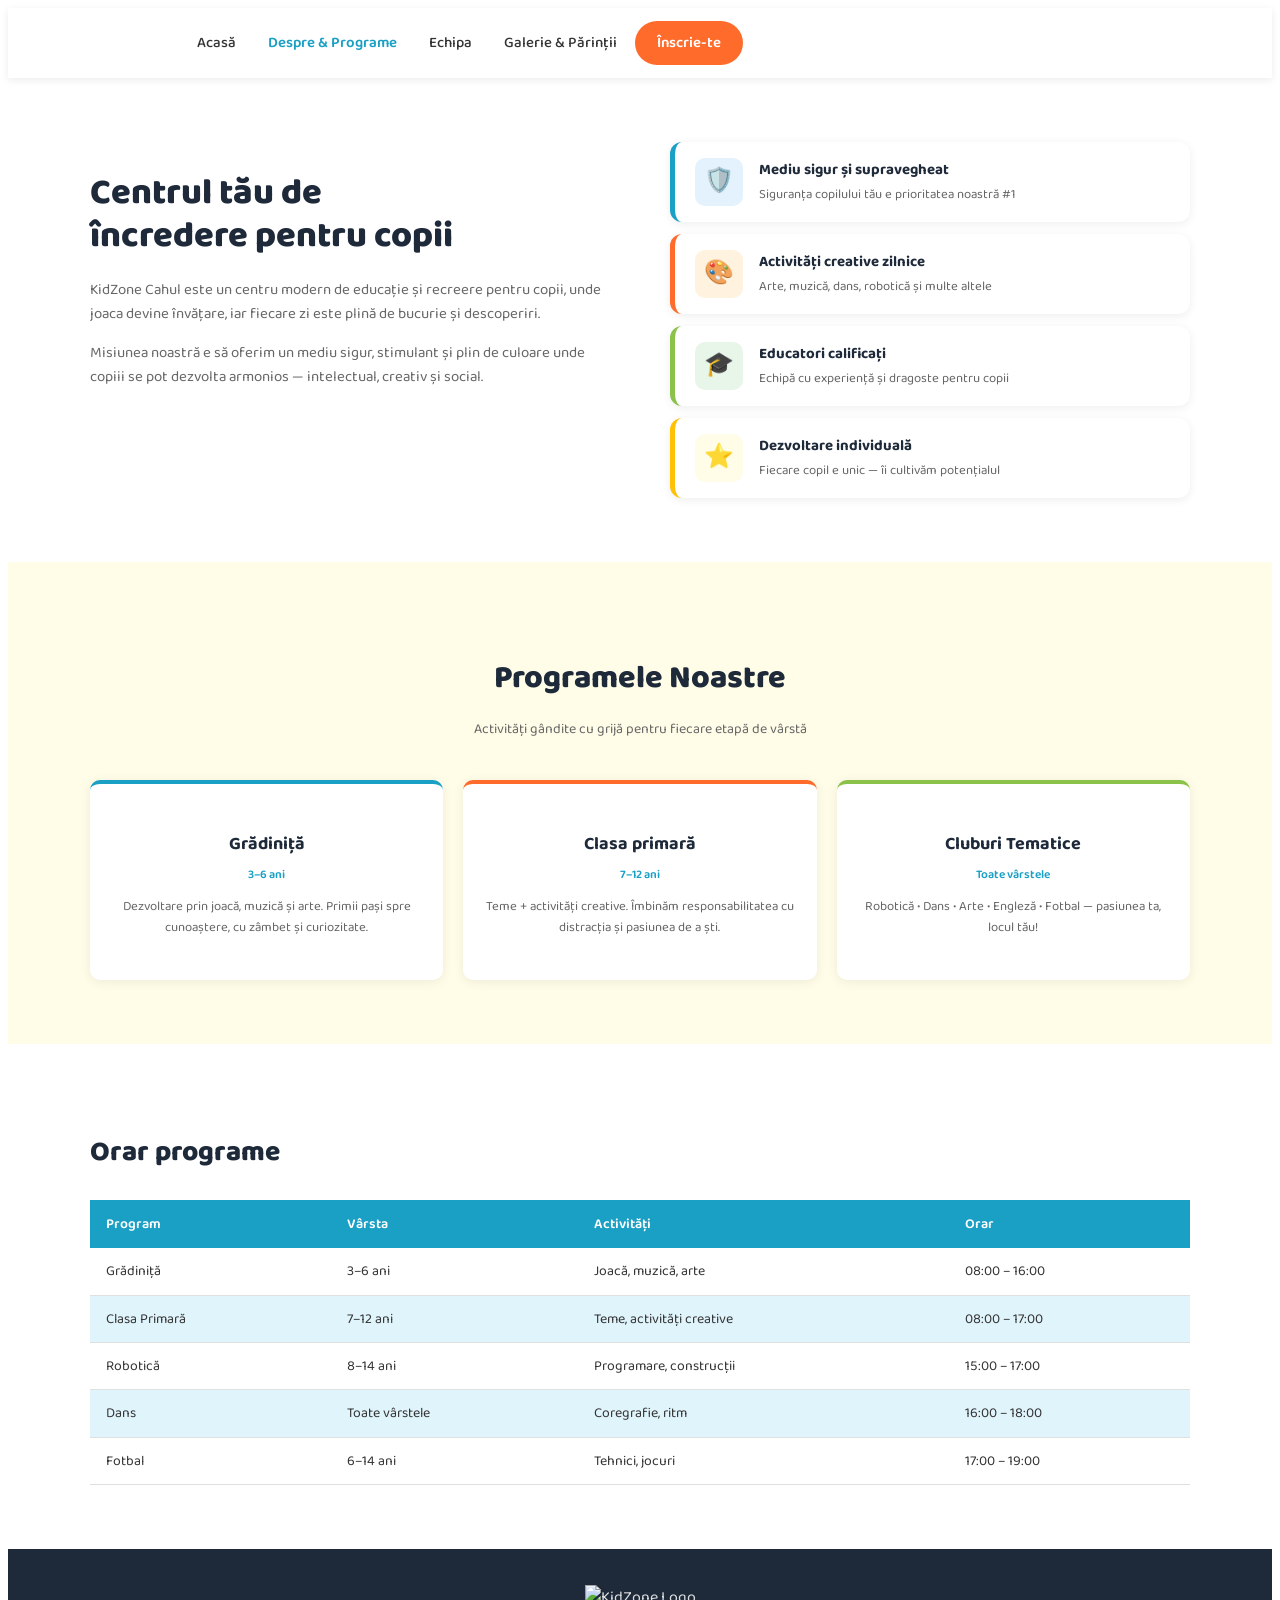
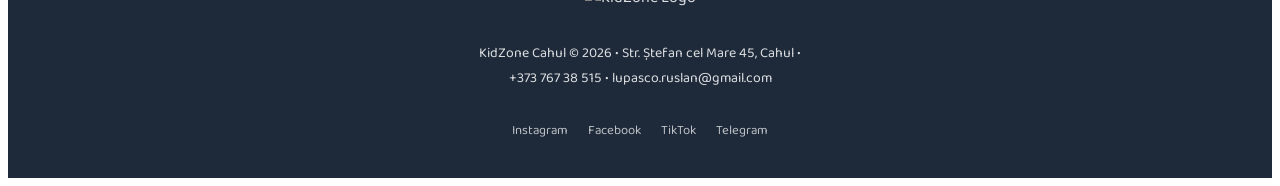
==== pages/Despre-Programe.html @ ab74c11a "Add files via upload" ====
<!DOCTYPE html>
<html lang="ro">
<head>
    <meta charset="UTF-8">
    <meta name="viewport" content="width=device-width, initial-scale=1.0">
    <title>Despre & Programe — KidZone</title>
    <link rel="stylesheet" href="../css/style.css">
    <link rel="icon" href="../assets/Logo.png" type="image/png">
</head>
<body>

<header>
  <div class="header-inner">
    
    <div class="logo-placeholder">
      <img src="../assets/logo.png" alt="KidZone Logo">
    </div>
    <input type="checkbox" id="burger-toggle" class="burger-toggle">
<label for="burger-toggle" class="burger-btn">
  <span></span>
  <span></span>
  <span></span>
</label>
    <nav>
      <ul>
        <li><a href="../index.html">Acasă</a></li>
        <li><a href="Despre-Programe.html" class="active">Despre & Programe</a></li>
        <li><a href="Echipa.html">Echipa</a></li>
        <li><a href="Galerie-Parinti.html">Galerie & Părinții</a></li>
        <li><a href="Inscrie-te.html" class="nav-btn">Înscrie-te</a></li>
      </ul>
    </nav>
  </div>
</header>

<main>

 <main>

  
  <section class="despre-section">
    <div class="despre-inner">
      <div class="despre-text">
        <h2>Centrul tău de<br>încredere pentru copii</h2>
        <p>KidZone Cahul este un centru modern de educație și recreere pentru copii, unde joaca devine învățare, iar fiecare zi este plină de bucurie și descoperiri.</p>
        <p>Misiunea noastră e să oferim un mediu sigur, stimulant și plin de culoare unde copiii se pot dezvolta armonios — intelectual, creativ și social.</p>
      </div>
      <div class="features-list">
  <div class="feature-item feature-blue">
    <div class="feature-icon">🛡️</div>
    <div>
      <div class="feature-title">Mediu sigur și supravegheat</div>
      <div class="feature-desc">Siguranța copilului tău e prioritatea noastră #1</div>
    </div>
  </div>
  <div class="feature-item feature-orange">
    <div class="feature-icon">🎨</div>
    <div>
      <div class="feature-title">Activități creative zilnice</div>
      <div class="feature-desc">Arte, muzică, dans, robotică și multe altele</div>
    </div>
  </div>
  <div class="feature-item feature-green">
    <div class="feature-icon">🎓</div>
    <div>
      <div class="feature-title">Educatori calificați</div>
      <div class="feature-desc">Echipă cu experiență și dragoste pentru copii</div>
    </div>
  </div>
  <div class="feature-item feature-yellow">
    <div class="feature-icon">⭐</div>
    <div>
      <div class="feature-title">Dezvoltare individuală</div>
      <div class="feature-desc">Fiecare copil e unic — îi cultivăm potențialul</div>
    </div>
  </div>
</div>
    </div>
  </section>

 
  <section class="programe-section">
    <div class="section-header">
      <h2>Programele Noastre</h2>
      <p>Activități gândite cu grijă pentru fiecare etapă de vârstă</p>
    </div>
    <div class="programs-grid">
      <div class="program-card">
        <h3>Grădiniță</h3>
        <div class="program-age">3–6 ani</div>
        <p>Dezvoltare prin joacă, muzică și arte. Primii pași spre cunoaștere, cu zâmbet și curiozitate.</p>
      </div>
      <div class="program-card">
        <h3>Clasa primară</h3>
        <div class="program-age">7–12 ani</div>
        <p>Teme + activități creative. Îmbinăm responsabilitatea cu distracția și pasiunea de a ști.</p>
      </div>
      <div class="program-card">
        <h3>Cluburi Tematice</h3>
        <div class="program-age">Toate vârstele</div>
        <p>Robotică • Dans • Arte • Engleză • Fotbal — pasiunea ta, locul tău!</p>
      </div>
    </div>
  </section>

 
  <section class="tabel-section">
    <h2>Orar programe</h2>
    <table class="programe-table">
      <thead>
        <tr>
          <th>Program</th>
          <th>Vârsta</th>
          <th>Activități</th>
          <th>Orar</th>
        </tr>
      </thead>
      <tbody>
        <tr>
          <td>Grădiniță</td>
          <td>3–6 ani</td>
          <td>Joacă, muzică, arte</td>
          <td>08:00 – 16:00</td>
        </tr>
        <tr>
          <td>Clasa Primară</td>
          <td>7–12 ani</td>
          <td>Teme, activități creative</td>
          <td>08:00 – 17:00</td>
        </tr>
        <tr>
          <td>Robotică</td>
          <td>8–14 ani</td>
          <td>Programare, construcții</td>
          <td>15:00 – 17:00</td>
        </tr>
        <tr>
          <td>Dans</td>
          <td>Toate vârstele</td>
          <td>Coregrafie, ritm</td>
          <td>16:00 – 18:00</td>
        </tr>
        <tr>
          <td>Fotbal</td>
          <td>6–14 ani</td>
          <td>Tehnici, jocuri</td>
          <td>17:00 – 19:00</td>
        </tr>
      </tbody>
    </table>
  </section>

<footer>
  <div class="footer-inner">
    <div class="footer-logo">
      <img src="../assets/logo.png" alt="KidZone Logo">
    </div>
    <p>KidZone Cahul © 2026 • Str. Ștefan cel Mare 45, Cahul •<br>
    +373 767 38 515 • lupasco.ruslan@gmail.com</p>
    <div class="footer-socials">
      <a href="https://www.instagram.com/danulupasco_/">Instagram</a>
      <a href="https://www.facebook.com/danil.lupasco">Facebook</a>
      <a href="https://www.tiktok.com/@walterus205?lang=ru-RU">TikTok</a>
      <a href="https://t.me/Walterus205">Telegram</a>
    </div>
  </div>
</footer>
</main>

</body>
</html>
---- css/style.css ----
@import url('https://fonts.googleapis.com/css2?family=Baloo+2:wght@400;500;600;700;800&display=swap');
body {
  font-family: 'Baloo 2', Arial, sans-serif;
  color: #333333;
  background: #ffffff;
  line-height: 1.6;
}
.hero {
  background-image: url('../assets/fmt_81_24_shutterstock_50844475-1.webp');
  background-size: cover;
  background-position: center;
  position: relative;
  color: #ffffff;
  text-align: center;
  padding: 72px 24px 80px;
}

.hero::before {
  content: '';
  position: absolute;
  inset: 0;
  background: rgba(10, 90, 120, 0.65);
}

.hero-content {
  position: relative;
  max-width: 640px;
  margin: 0 auto;
}

.hero h1 {
  font-size: 42px;
  font-weight: 800;
  line-height: 1.2;
  margin-bottom: 14px;
}

.hero h1 span {
  color: #FF6232;
}

.hero p {
  font-size: 17px;
  opacity: 0.9;
  margin-bottom: 32px;
}

.hero-buttons {
  display: flex;
  gap: 14px;
  justify-content: center;
  flex-wrap: wrap;
}

.btn-primary {
  background: #ff6b2b;
  color: #ffffff;
  padding: 12px 28px;
  border-radius: 24px;
  font-weight: 700;
  font-size: 15px;
  border: none;
  cursor: pointer;
  display: inline-block;
  transition: background 0.2s;
   text-decoration: none;
}

.btn-primary:hover {
  background: #e5531a;
}

.btn-outline {
  background: transparent;
  color: #ffffff;
  padding: 12px 28px;
  border-radius: 24px;
  font-weight: 600;
  font-size: 15px;
  border: 2px solid rgba(255, 255, 255, 0.7);
  cursor: pointer;
  display: inline-block;
  transition: background 0.2s, border-color 0.2s;
   text-decoration: none;
}

.btn-outline:hover {
  background: rgba(255, 255, 255, 0.12);
  border-color: #ffffff;
}


.about-section {
  padding: 64px 24px;
  background: #ffffff;
}

.about-inner {
  max-width: 1100px;
  margin: 0 auto;
  display: flex;
  gap: 60px;
  align-items: flex-start;
}

.about-text {
  flex: 1;
}

.about-text h2 {
  font-size: 30px;
  font-weight: 800;
  line-height: 1.25;
  margin-bottom: 16px;
}

.about-text p {
  font-size: 15px;
  color: #666666;
  margin-bottom: 16px;
}

.features-list {
  flex: 1;
  display: flex;
  flex-direction: column;
  gap: 12px;
}

.feature-item {
  display: flex;
  align-items: flex-start;
  gap: 14px;
  background: #f0f9ff;
  border-radius: 8px;
  padding: 14px 16px;
}

.feature-title {
  font-weight: 700;
  font-size: 14px;
}

.feature-desc {
  font-size: 13px;
  color: #666666;
  margin-top: 2px;
}
header {
  background: #ffffff;
  box-shadow: 0 2px 8px rgba(0,0,0,0.08);
  position: sticky;
  top: 0;
  z-index: 100;
}

.header-inner {
  max-width: 1200px;
  margin: 0 auto;
  padding: 0 24px;
  display: flex;
  align-items: center;
  gap: 32px;
  height: 70px;
}


.logo-placeholder {
  flex-shrink: 0;
  height: 175px;
}

.logo-placeholder img {
  height: 100%;
  width: auto;
}

nav {
  flex: 1;
}

nav ul {
  display: flex;
  align-items: center;
  gap: 4px;
  list-style: none;
  margin: 0;
  padding: 0;
}

nav ul li a {
  padding: 6px 14px;
  border-radius: 6px;
  font-size: 15px;
  font-weight: 500;
  color: #333333;
  text-decoration: none;
  transition: background 0.2s, color 0.2s;
}

nav ul li a:hover {
  background: #f0f9ff;
  color: #1a9fc5;
}

nav ul li a.active {
  color: #1a9fc5;
  font-weight: 600;
}

.nav-btn {
  background: #ff6b2b !important;
  color: #ffffff !important;
  padding: 10px 22px !important;
  border-radius: 24px !important;
  font-weight: 600 !important;
  margin-left: auto;
  transition: background 0.2s !important;
}

.nav-btn:hover {
  background: #e5531a !important;
}
footer {
  background: #1e2a3a;
  color: rgba(255, 255, 255, 0.85);
  padding: 36px 24px;
  text-align: center;
}

.footer-inner {
  max-width: 700px;
  margin: 0 auto;
  display: flex;
  flex-direction: column;
  align-items: center;
  gap: 16px;
}

.footer-logo img {
  height: 150px;
  width: auto;
}

footer p {
  font-size: 14px;
  line-height: 1.8;
}

.footer-socials {
  display: flex;
  gap: 20px;
}

.footer-socials a {
  color: rgba(255, 255, 255, 0.7);
  font-size: 13px;
  text-decoration: none;
  transition: color 0.2s;
}

.footer-socials a:hover {
  color: #ffffff;
}

.despre-section {
  padding: 64px 24px;
  background: #ffffff;
}

.despre-inner {
  max-width: 1100px;
  margin: 0 auto;
  display: flex;
  gap: 60px;
  align-items: flex-start;
}

.despre-text {
  flex: 1;
}

.despre-text h2 {
  font-size: 36px;
  font-weight: 800;
  color: #1e2a3a;
  line-height: 1.2;
  margin-bottom: 20px;
}

.despre-text p {
  font-size: 15px;
  color: #666666;
  margin-bottom: 14px;
}

.features-list {
  flex: 1;
  display: flex;
  flex-direction: column;
  gap: 12px;
}

.feature-item {
  display: flex;
  align-items: center;
  gap: 16px;
  background: #ffffff;
  border-radius: 12px;
  padding: 16px 20px;
  box-shadow: 0 2px 10px rgba(0,0,0,0.07);
  border-left: 5px solid transparent;
}

.feature-blue  { border-left-color: #1a9fc5; }
.feature-orange { border-left-color: #ff6b2b; }
.feature-green  { border-left-color: #8bc34a; }
.feature-yellow { border-left-color: #ffc107; }

.feature-icon {
  width: 48px;
  height: 48px;
  border-radius: 10px;
  display: flex;
  align-items: center;
  justify-content: center;
  font-size: 24px;
  flex-shrink: 0;
}

.feature-blue  .feature-icon { background: #e3f2fd; }
.feature-orange .feature-icon { background: #fff3e0; }
.feature-green  .feature-icon { background: #e8f5e9; }
.feature-yellow .feature-icon { background: #fffde7; }

.feature-title {
  font-weight: 700;
  font-size: 15px;
  color: #1e2a3a;
  margin-bottom: 3px;
}

.feature-desc {
  font-size: 13px;
  color: #666666;
}

.programe-section {
  padding: 64px 24px;
  background: #fffde7;
  text-align: center;
}

.programe-section .section-header {
  max-width: 540px;
  margin: 0 auto 40px;
}

.programe-section .section-header h2 {
  font-size: 32px;
  font-weight: 800;
  color: #1e2a3a;
  margin-bottom: 8px;
}

.programe-section .section-header p {
  font-size: 14px;
  color: #666666;
}

.programs-grid {
  max-width: 1100px;
  margin: 0 auto;
  display: grid;
  grid-template-columns: repeat(3, 1fr);
  gap: 20px;
}

.program-card {
  background: #ffffff;
  border-radius: 10px;
  padding: 28px 20px;
  text-align: center;
  border-top: 4px solid #1a9fc5;
  box-shadow: 0 2px 12px rgba(0,0,0,0.07);
  transition: transform 0.2s, box-shadow 0.2s;
}

.program-card:hover {
  transform: translateY(-4px);
  box-shadow: 0 8px 24px rgba(0,0,0,0.11);
}

.program-card:nth-child(2) {
  border-top-color: #ff6b2b;
}

.program-card:nth-child(3) {
  border-top-color: #8bc34a;
}

.program-card h3 {
  font-size: 18px;
  font-weight: 700;
  color: #1e2a3a;
  margin-bottom: 6px;
}

.program-age {
  font-size: 12px;
  color: #1a9fc5;
  font-weight: 600;
  margin-bottom: 12px;
}

.program-card p {
  font-size: 13px;
  color: #666666;
}

.tabel-section {
  padding: 64px 24px;
  max-width: 1100px;
  margin: 0 auto;
}

.tabel-section h2 {
  font-size: 28px;
  font-weight: 800;
  color: #1e2a3a;
  margin-bottom: 24px;
}

.programe-table {
  width: 100%;
  border-collapse: collapse;
  font-size: 14px;
}

.programe-table th {
  background: #1a9fc5;
  color: #ffffff;
  padding: 13px 16px;
  text-align: left;
  font-weight: 600;
}

.programe-table td {
  padding: 12px 16px;
  border-bottom: 1px solid #e0e0e0;
}

.programe-table tbody tr:nth-child(even) {
  background: #e0f4fb;
}

.programe-table tbody tr:nth-child(odd) {
  background: #ffffff;
}

.programe-table tbody tr:hover {
  background: #b3e5f5;
}

.galerie-parinti-section {
  padding: 64px 24px;
  background: #fffde7;
  text-align: center;
}

.galerie-parinti-header {
  max-width: 540px;
  margin: 0 auto 40px;
}

.galerie-parinti-header h2 {
  font-size: 32px;
  font-weight: 800;
  color: #1e2a3a;
  margin-bottom: 8px;
}

.galerie-parinti-header p {
  font-size: 14px;
  color: #666666;
}

.galerie-parinti-grid {
  max-width: 1100px;
  margin: 0 auto;
  display: grid;
  grid-template-columns: repeat(4, 1fr);
  gap: 16px;
}

.galerie-parinti-item {
  background: #cde8f0;
  border-radius: 12px;
  aspect-ratio: 4/3;
  transition: transform 0.2s;
}

.galerie-parinti-item:hover {
  transform: scale(1.03);
}

.galerie-parinti-grid img {
  width: 100%;
  height: 100%;
  object-fit: cover;
  border-radius: 12px;
}


.parinti-section {
  padding: 64px 24px;
  background: #ffffff;
  text-align: center;
}

.parinti-header {
  max-width: 540px;
  margin: 0 auto 40px;
}

.parinti-header h2 {
  font-size: 32px;
  font-weight: 800;
  color: #1e2a3a;
  margin-bottom: 8px;
}

.parinti-header p {
  font-size: 14px;
  color: #666666;
}

.testimoniale-grid {
  max-width: 1100px;
  margin: 0 auto;
  display: grid;
  grid-template-columns: repeat(3, 1fr);
  gap: 20px;
}

.testimonial-card {
  background: #EAFAFF;
  border-radius: 12px;
  padding: 28px 24px;
  text-align: left;
  border: 1px solid #26C0F3;
}

.testimonial-quote {
  font-size: 28px;
  color: #1a9fc5;
  line-height: 1;
  margin-bottom: 6px;
}

.stars {
  color: #ffc107;
  font-size: 14px;
  margin-bottom: 12px;
}

.testimonial-card p {
  font-size: 14px;
  color: #444444;
  margin-bottom: 16px;
  font-style: italic;
  line-height: 1.6;
}

.testimonial-author {
  font-size: 13px;
  font-weight: 700;
  color: #1e2a3a;
}

.echipa-section {
  padding: 64px 24px;
  background: #ffffff;
  text-align: center;
}

.echipa-header {
  max-width: 540px;
  margin: 0 auto 48px;
}

.echipa-header h2 {
  font-size: 36px;
  font-weight: 800;
  color: #1e2a3a;
  margin-bottom: 8px;
}

.echipa-header p {
  font-size: 14px;
  color: #666666;
}

.echipa-grid {
  max-width: 900px;
  margin: 0 auto;
  display: grid;
  grid-template-columns: repeat(3, 1fr);
  gap: 24px;
}

.echipa-card {
  background: #ffffff;
  border-radius: 16px;
  box-shadow: 0 4px 20px rgba(0,0,0,0.09);
  overflow: hidden;
  transition: transform 0.2s, box-shadow 0.2s;
}

.echipa-card:hover {
  transform: translateY(-6px);
  box-shadow: 0 10px 28px rgba(0,0,0,0.13);
}

.echipa-avatar {
  height: 180px;
  display: flex;
  align-items: center;
  justify-content: center;
  font-size: 72px;
}

.echipa-info {
  padding: 20px 16px;
  text-align: center;
}

.echipa-name {
  font-size: 16px;
  font-weight: 700;
  color: #1e2a3a;
  margin-bottom: 4px;
}

.echipa-role {
  font-size: 13px;
  color: #1a9fc5;
  font-weight: 600;
}

.inscrie-section {
  min-height: calc(100vh - 70px - 180px);
  background: linear-gradient(160deg, #e8f8f0 0%, #fffde7 100%);
  padding: 64px 24px;
  text-align: center;
}

.inscrie-header {
  margin-bottom: 40px;
}

.inscrie-header h2 {
  font-size: 40px;
  font-weight: 800;
  color: #1e2a3a;
  margin-bottom: 10px;
}

.inscrie-header p {
  font-size: 15px;
  color: #666666;
}

.inscrie-form-wrap {
  max-width: 560px;
  margin: 0 auto;
  background: #ffffff;
  border-radius: 20px;
  padding: 36px 32px;
  box-shadow: 0 8px 32px rgba(0,0,0,0.10);
}

.inscrie-form {
  display: flex;
  flex-direction: column;
  gap: 14px;
}

.inscrie-row {
  display: grid;
  grid-template-columns: 1fr 1fr;
  gap: 14px;
}

.inscrie-full {
  grid-column: 1 / -1;
}

.inscrie-row input.inscrie-full {
  width: 100%;
}

.inscrie-form input {
  width: 100%;
  padding: 10px 5px;
  border: 1.5px solid #d0e8f0;
  border-radius: 10px;
  font-size: 14px;
  font-family: inherit;
  background: #f0f9ff;
  color: #333333;
  transition: border-color 0.2s, box-shadow 0.2s;
}

.inscrie-form input:focus {
  outline: none;
  border-color: #1a9fc5;
  box-shadow: 0 0 0 3px rgba(26,159,197,0.12);
}

.inscrie-form input:hover {
  border-color: #1a9fc5;
}

.inscrie-form input:valid {
  border-color: #81D9F6;
}

.inscrie-form button {
  width: 100%;
  padding: 14px;
  background: #ff6b2b;
  color: #ffffff;
  border: none;
  border-radius: 10px;
  font-size: 15px;
  font-weight: 700;
  font-family: inherit;
  cursor: pointer;
  transition: background 0.2s;
  margin-top: 4px;
}

.inscrie-form button:hover {
  background: #e5531a;
}

.inscrie-select {
  width: 100%;
  padding: 18px 16px;
  border: 1.5px solid #d0e8f0;
  border-radius: 10px;
  font-size: 14px;
  font-family: inherit;
  background: #f0f9ff;
  color: #333333;
  cursor: pointer;
  transition: border-color 0.2s;
  appearance: none;
  background-image: url("data:image/svg+xml,%3Csvg xmlns='http://www.w3.org/2000/svg' width='12' height='8' viewBox='0 0 12 8'%3E%3Cpath d='M1 1l5 5 5-5' stroke='%231a9fc5' stroke-width='2' fill='none'/%3E%3C/svg%3E");
  background-repeat: no-repeat;
  background-position: right 16px center;
}

.inscrie-select:focus {
  outline: none;
  border-color: #1a9fc5;
  box-shadow: 0 0 0 3px rgba(26,159,197,0.12);
}

.inscrie-select:hover {
  border-color: #1a9fc5;
}


.burger-toggle {
  display: none;
}

.burger-btn {
  display: none;
  flex-direction: column;
  gap: 5px;
  cursor: pointer;
  padding: 4px;
  margin-left: auto;
}

.burger-btn span {
  display: block;
  width: 26px;
  height: 3px;
  background: #1e2a3a;
  border-radius: 3px;
  transition: transform 0.3s, opacity 0.3s;
}

.burger-toggle:checked ~ .burger-btn span:nth-child(1) {
  transform: translateY(8px) rotate(45deg);
}
.burger-toggle:checked ~ .burger-btn span:nth-child(2) {
  opacity: 0;
}
.burger-toggle:checked ~ .burger-btn span:nth-child(3) {
  transform: translateY(-8px) rotate(-45deg);
}



@media (max-width: 1200px) {
  .header-inner {
    padding: 0 16px;
  }

  .about-inner,
  .despre-inner {
    gap: 32px;
  }

  .programs-grid,
  .cards-grid {
    gap: 16px;
  }
}

@media (max-width: 992px) {
  .hero h1 {
    font-size: 32px;
  }

  .about-inner,
  .despre-inner {
    flex-direction: column;
    gap: 24px;
  }

  .programs-grid {
    grid-template-columns: repeat(2, 1fr);
  }

  .team-grid,
  .echipa-grid {
    grid-template-columns: repeat(2, 1fr);
  }

  .testimoniale-grid {
    grid-template-columns: repeat(2, 1fr);
  }

  .galerie-parinti-grid {
    grid-template-columns: repeat(2, 1fr);
  }

  .galerie-grid {
    grid-template-columns: repeat(2, 1fr);
  }

  .tabel-section {
    overflow-x: auto;
  }

  .programe-table {
    min-width: 600px;
  }
}


@media (max-width: 768px) {
 
  .burger-btn {
    display: flex;
  }

 
  header nav {
    display: none;
    position: absolute;
    top: 70px;
    left: 0;
    right: 0;
    background: #ffffff;
    box-shadow: 0 8px 16px rgba(0,0,0,0.1);
    padding: 16px 24px;
    z-index: 99;
  }


  .burger-toggle:checked ~ nav {
    display: block;
  }

  header {
    position: sticky;
    top: 0;
    z-index: 100;
  }

  .header-inner {
    position: relative;
    flex-wrap: wrap;
  }

  nav ul {
    flex-direction: column;
    align-items: flex-start;
    gap: 4px;
  }

  nav ul li {
    width: 100%;
  }

  nav ul li a {
    display: block;
    padding: 10px 14px;
    width: 100%;
  }

  .nav-btn {
    margin-left: 0 !important;
    text-align: center;
  }

  .hero {
    padding: 48px 16px 56px;
  }

  .hero h1 {
    font-size: 28px;
  }

  .hero p {
    font-size: 15px;
  }

  .hero-buttons {
    flex-direction: column;
    align-items: center;
  }

  .programs-grid {
    grid-template-columns: 1fr;
  }

  .team-grid,
  .echipa-grid {
    grid-template-columns: 1fr;
  }

  .testimoniale-grid {
    grid-template-columns: 1fr;
  }

  .galerie-parinti-grid {
    grid-template-columns: repeat(2, 1fr);
  }

  .galerie-grid {
    grid-template-columns: repeat(2, 1fr);
  }

  img {
    max-width: 100%;
    height: auto;
  }

  .inscrie-row {
    grid-template-columns: 1fr;
  }

  .form-row {
    grid-template-columns: 1fr;
  }

  .footer-inner {
    padding: 0 16px;
  }

  .despre-section,
  .about-section,
  .programs-section,
  .programe-section,
  .echipa-section,
  .galerie-section,
  .galerie-parinti-section,
  .parinti-section,
  .inscrie-section,
  .contact-section,
  .tabel-section {
    padding: 40px 16px;
  }

  .despre-text h2 {
    font-size: 28px;
  }

  .inscrie-form-wrap {
    padding: 24px 16px;
  }
}

@media (max-width: 480px) {
   .logo-placeholder {
    height: 44px;  /* на телефоне меньше */
  }

  .btn-primary,
  .btn-outline {
    width: auto;
    padding: 10px 24px;
    font-size: 14px;
  }

  .hero-buttons {
    flex-direction: row;
    flex-wrap: wrap;
    justify-content: center;
    gap: 10px;
  }
  .nav-btn {
  margin: 8px 16px 0 !important;
  text-align: center;
  border-radius: 24px !important;
  display: inline-block !important;
  width: auto !important;
  padding: 10px 24px !important;
}
}
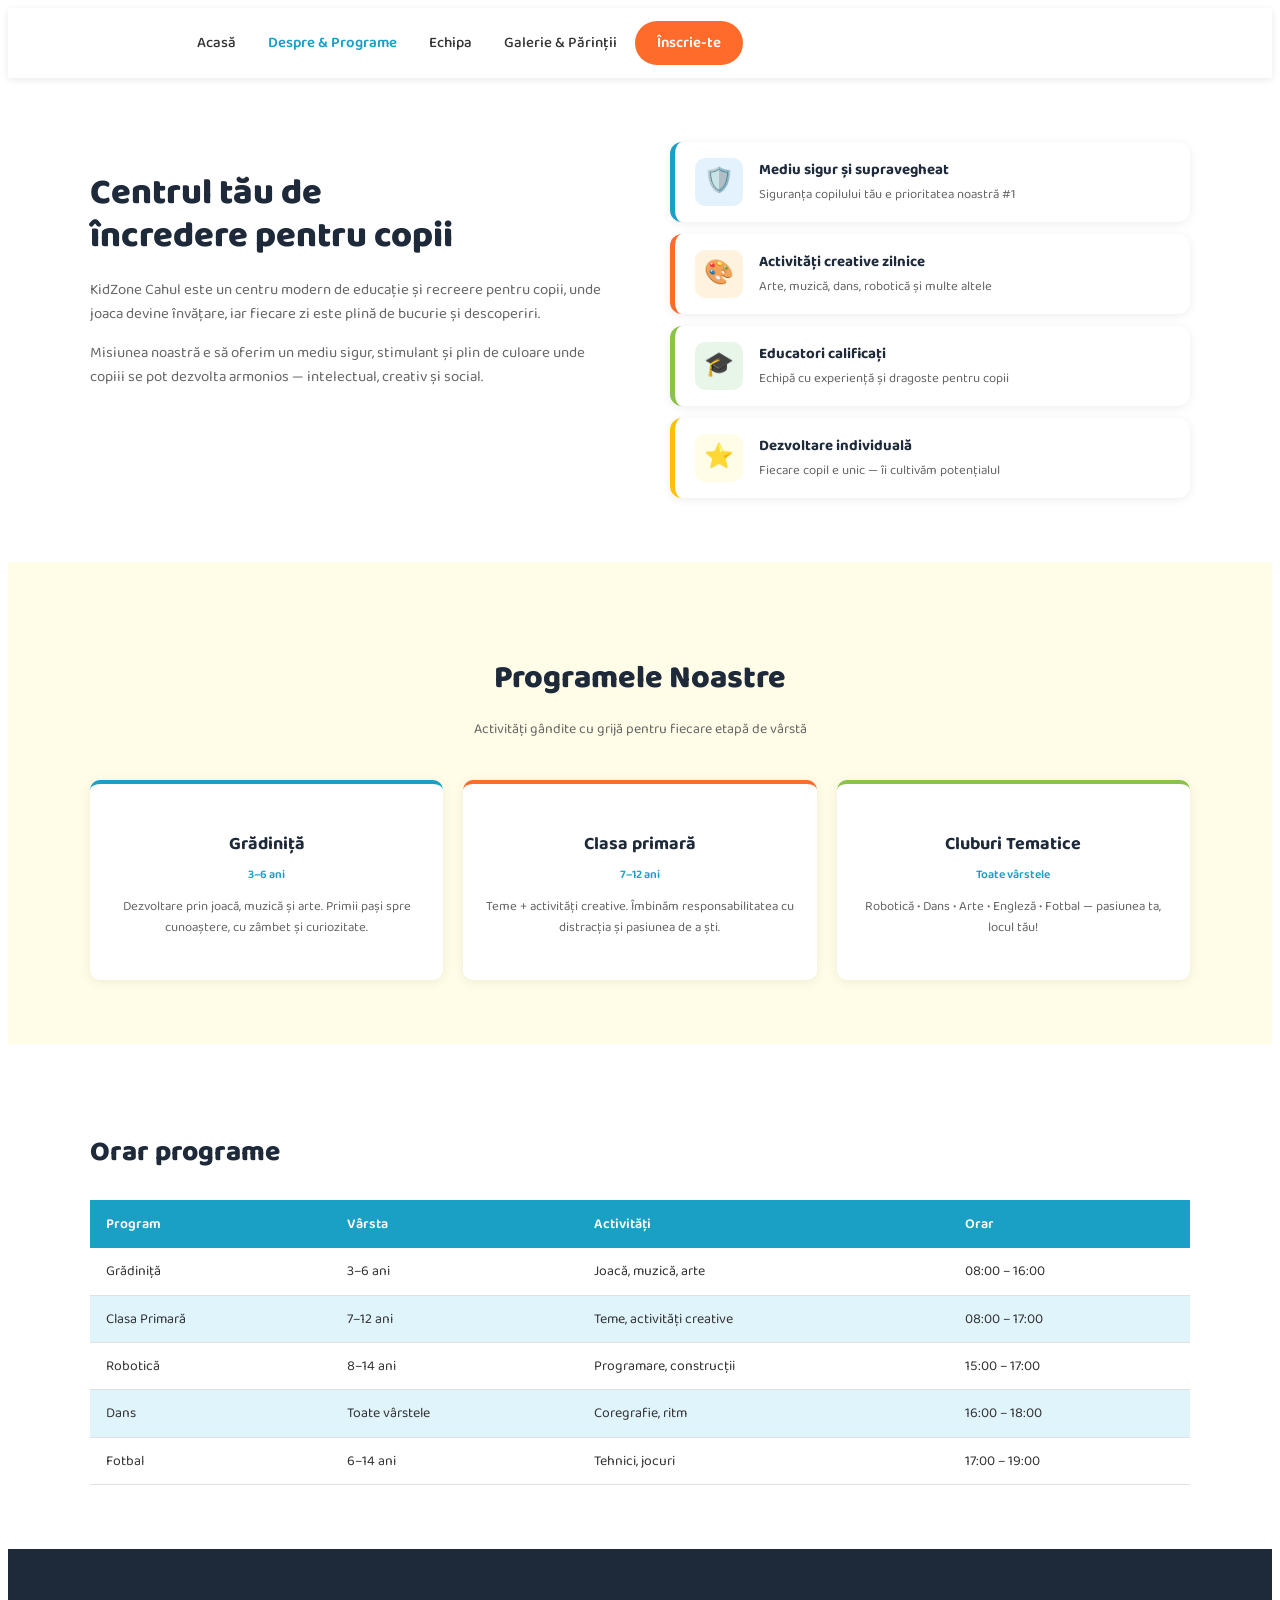
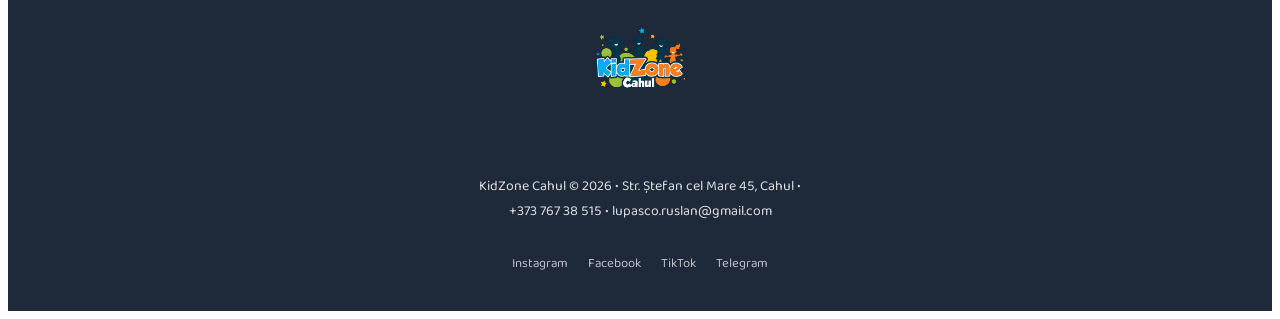
==== commit 528bfb4c: "Fix HTML structure and formatting issues" ====
--- a/pages/Despre-Programe.html
+++ b/pages/Despre-Programe.html
@@ -153,7 +153,7 @@
 <footer>
   <div class="footer-inner">
     <div class="footer-logo">
-      <img src="../assets/logo.png" alt="KidZone Logo">
+      <img src="../assets/Logo.png" alt="KidZone Logo">
     </div>
     <p>KidZone Cahul © 2026 • Str. Ștefan cel Mare 45, Cahul •<br>
     +373 767 38 515 • lupasco.ruslan@gmail.com</p>
@@ -168,4 +168,4 @@
 </main>
 
 </body>
-</html>+</html>
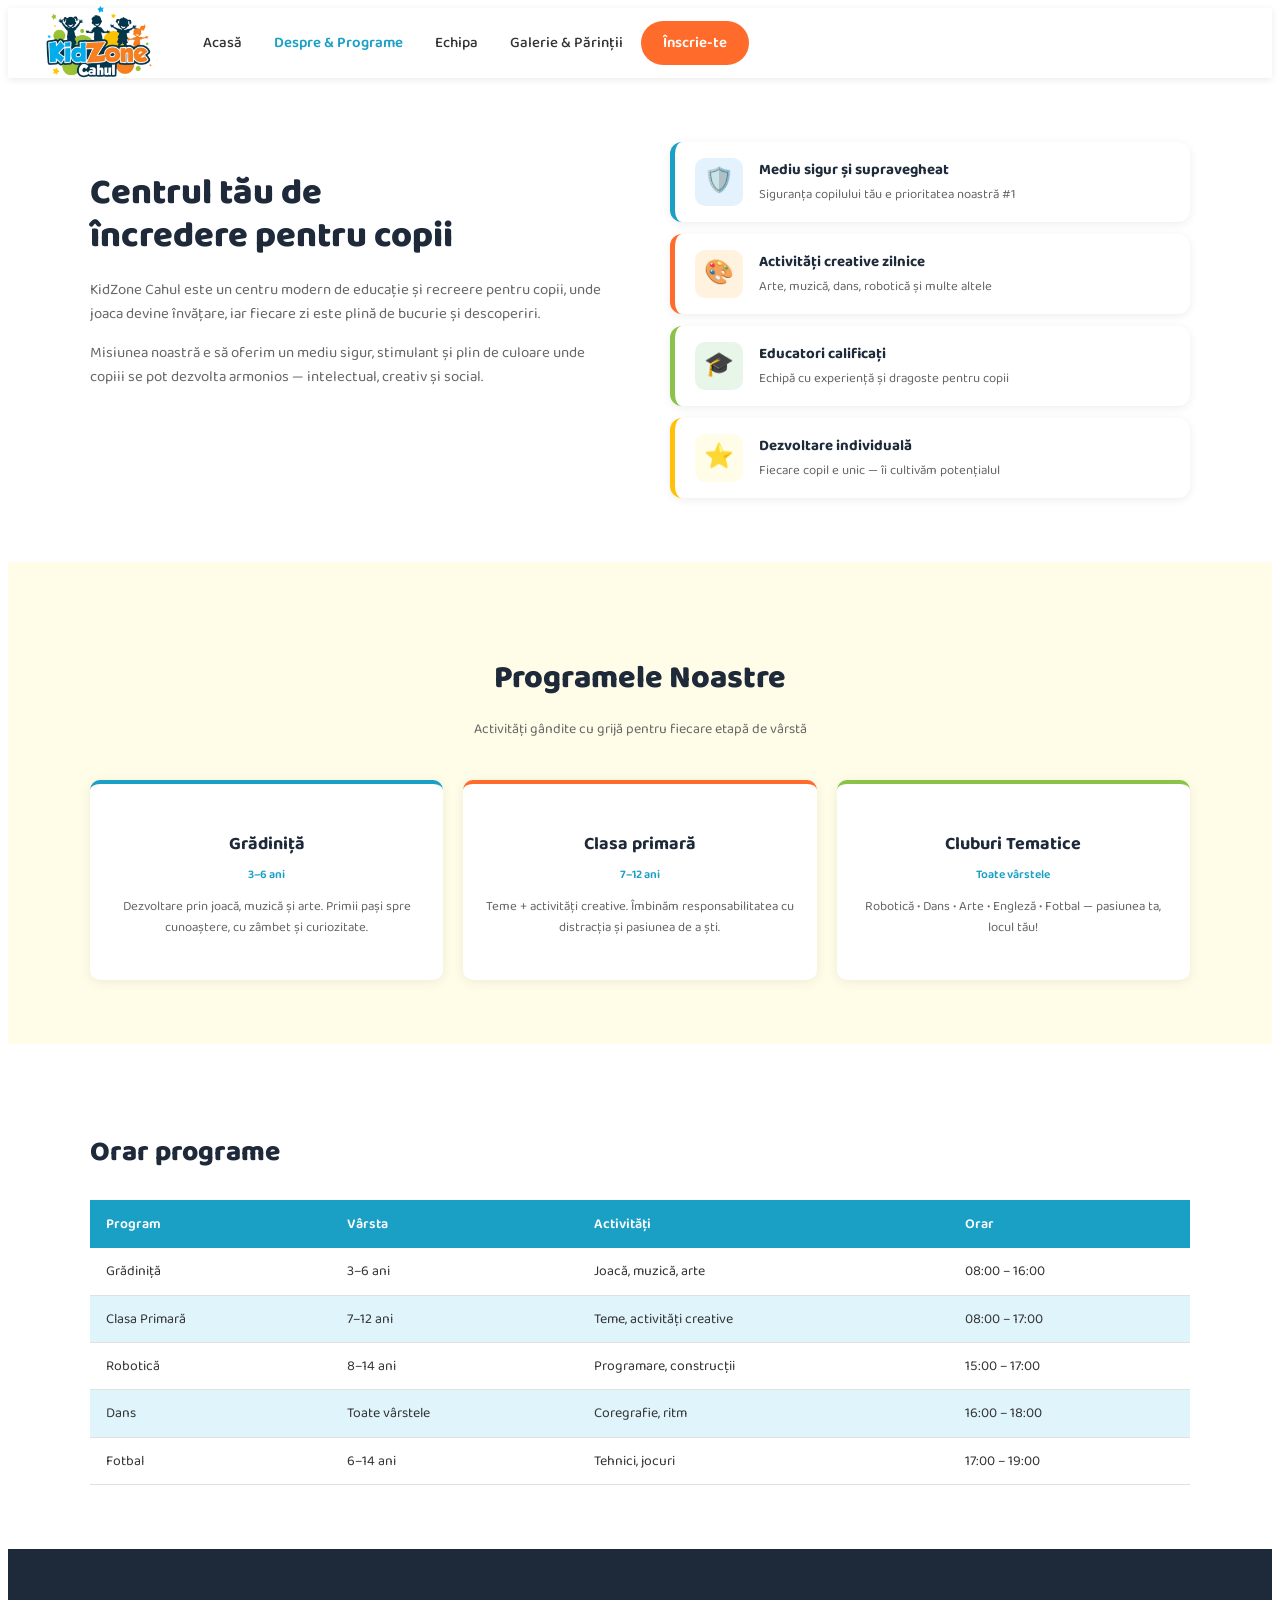
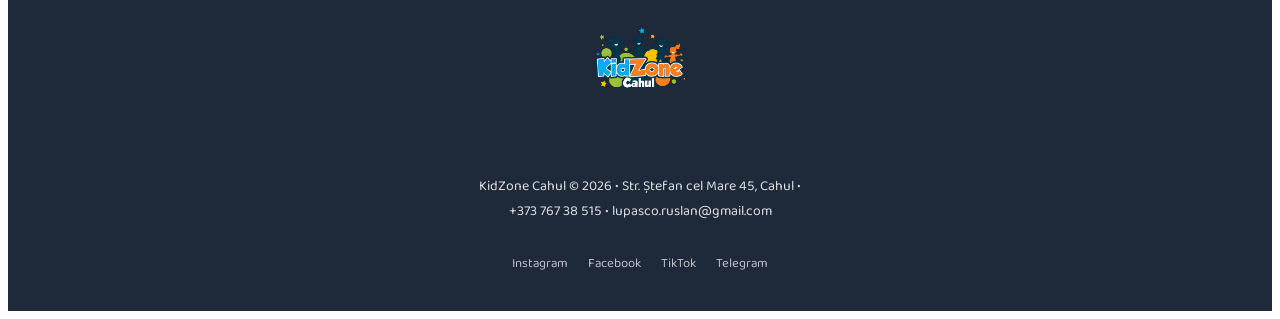
==== commit e2243104: "Fix HTML encoding issues in Despre-Programe.html" ====
--- a/pages/Despre-Programe.html
+++ b/pages/Despre-Programe.html
@@ -13,7 +13,7 @@
   <div class="header-inner">
     
     <div class="logo-placeholder">
-      <img src="../assets/logo.png" alt="KidZone Logo">
+      <img src="../assets/Logo.png" alt="KidZone Logo">
     </div>
     <input type="checkbox" id="burger-toggle" class="burger-toggle">
 <label for="burger-toggle" class="burger-btn">
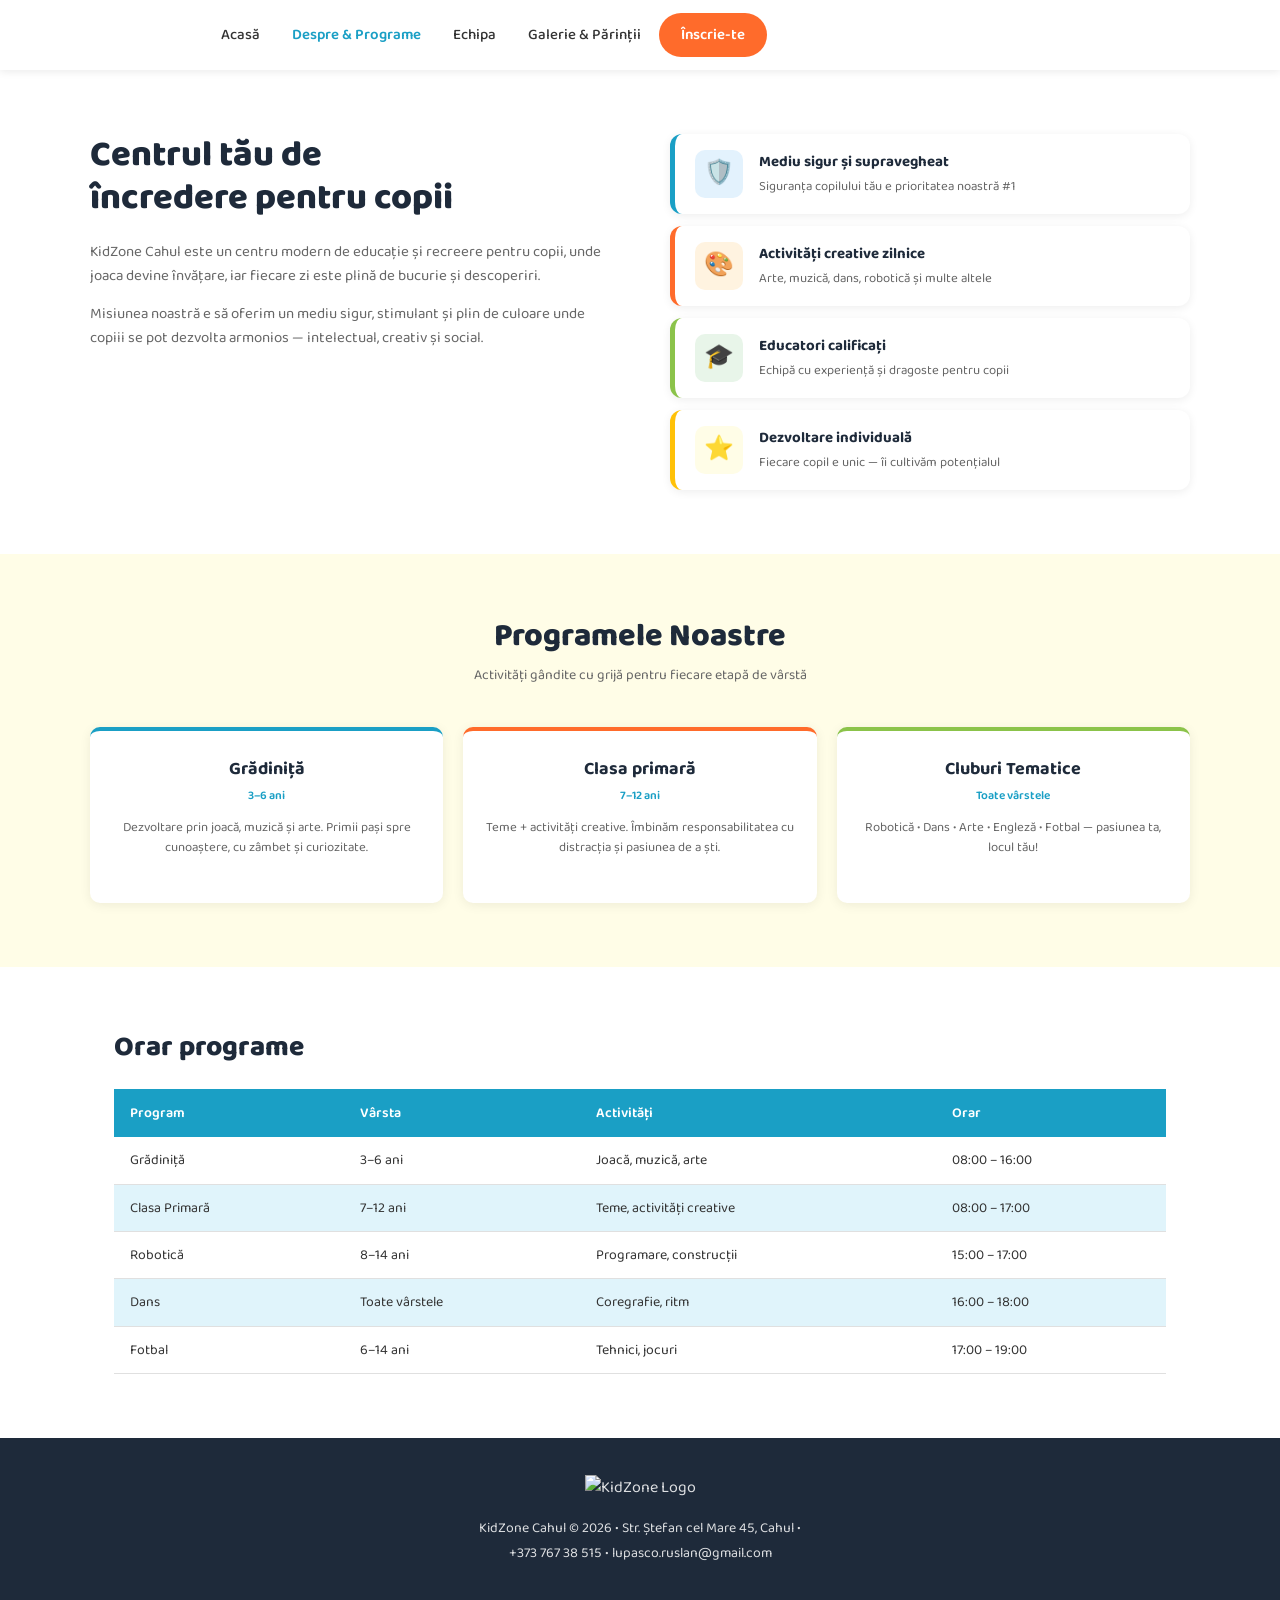
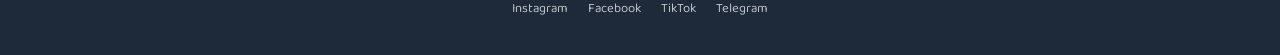
==== commit 7ef93d26: "Update Despre-Programe.html" ====
--- a/pages/Despre-Programe.html
+++ b/pages/Despre-Programe.html
@@ -4,6 +4,7 @@
     <meta charset="UTF-8">
     <meta name="viewport" content="width=device-width, initial-scale=1.0">
     <title>Despre & Programe — KidZone</title>
+    <link rel="stylesheet" href="https://cdn.jsdelivr.net/npm/bootstrap@5.3.3/dist/css/bootstrap.min.css">
     <link rel="stylesheet" href="../css/style.css">
     <link rel="icon" href="../assets/Logo.png" type="image/png">
 </head>
@@ -13,7 +14,7 @@
   <div class="header-inner">
     
     <div class="logo-placeholder">
-      <img src="../assets/Logo.png" alt="KidZone Logo">
+      <img src="../assets/logo.png" alt="KidZone Logo">
     </div>
     <input type="checkbox" id="burger-toggle" class="burger-toggle">
 <label for="burger-toggle" class="burger-btn">
@@ -153,7 +154,7 @@
 <footer>
   <div class="footer-inner">
     <div class="footer-logo">
-      <img src="../assets/Logo.png" alt="KidZone Logo">
+      <img src="../assets/logo.png" alt="KidZone Logo">
     </div>
     <p>KidZone Cahul © 2026 • Str. Ștefan cel Mare 45, Cahul •<br>
     +373 767 38 515 • lupasco.ruslan@gmail.com</p>
@@ -167,5 +168,6 @@
 </footer>
 </main>
 
+<script src="https://cdn.jsdelivr.net/npm/bootstrap@5.3.3/dist/js/bootstrap.bundle.min.js"></script>
 </body>
 </html>
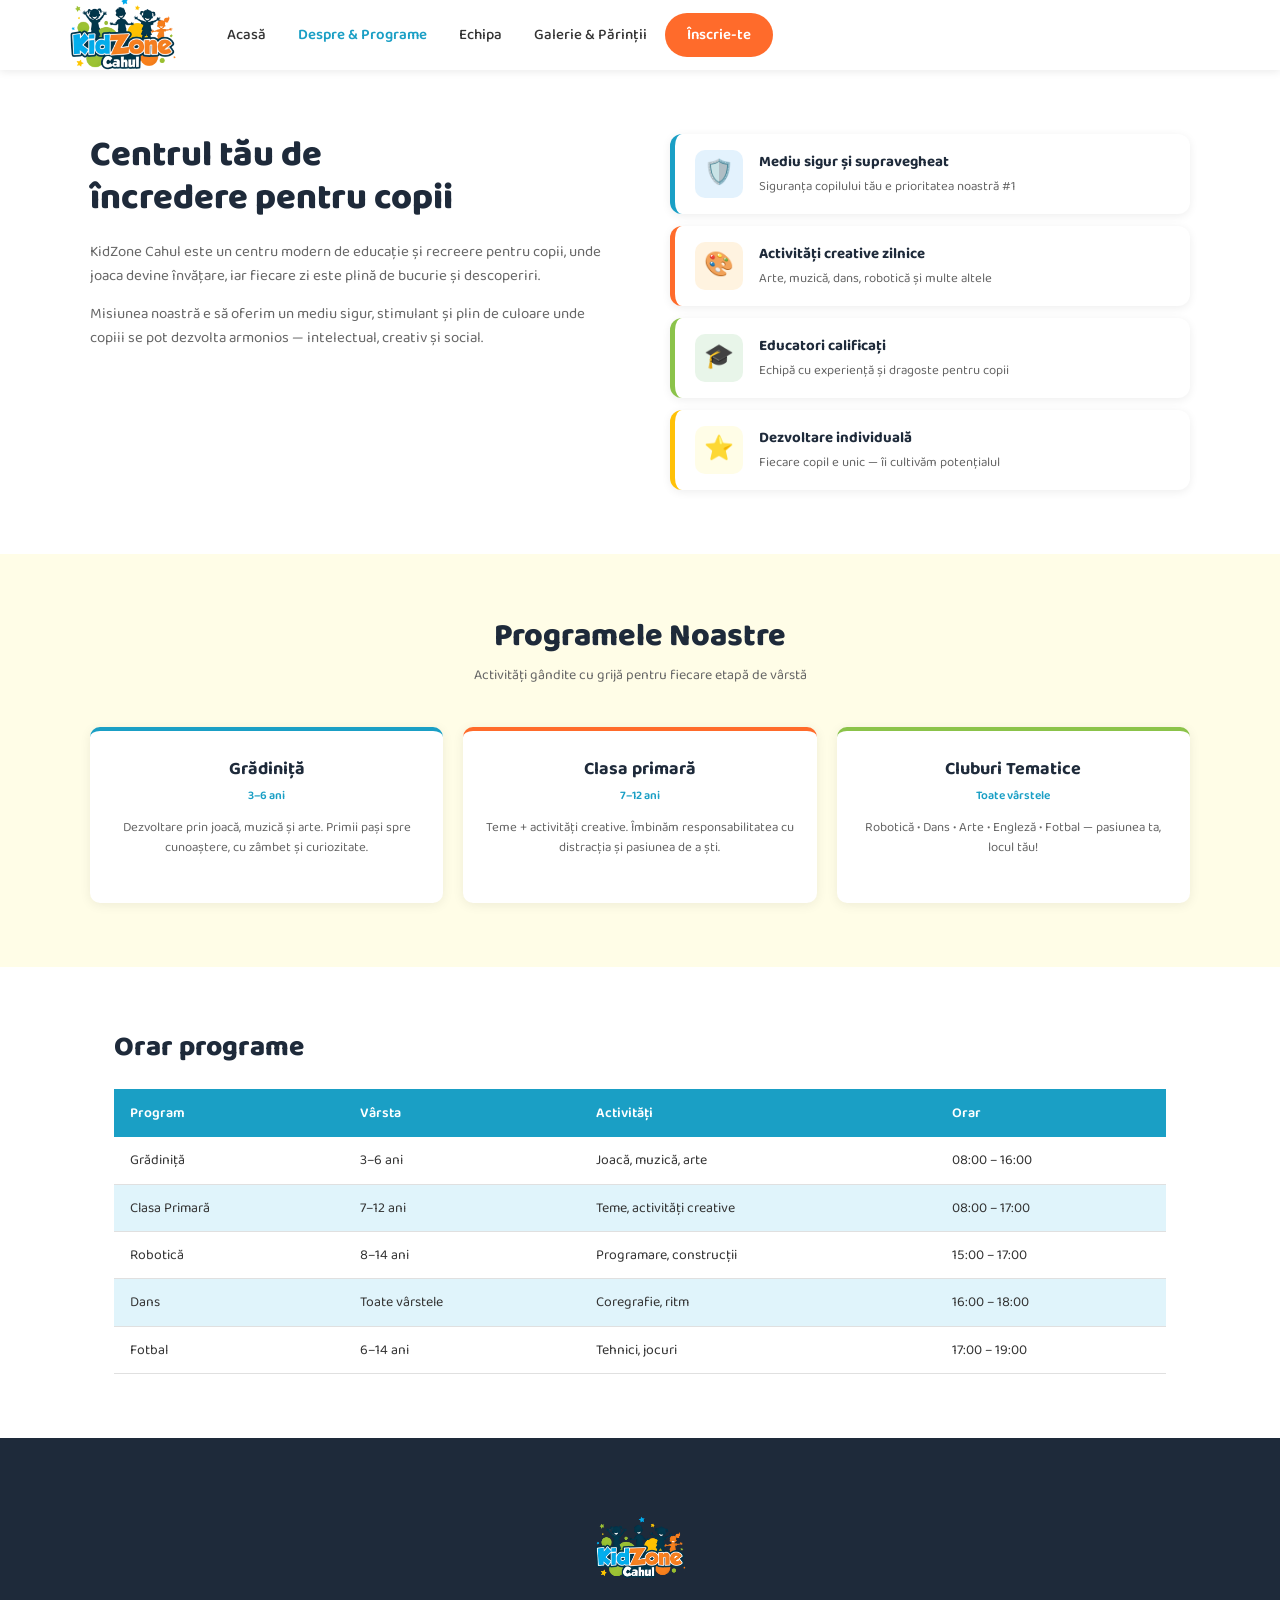
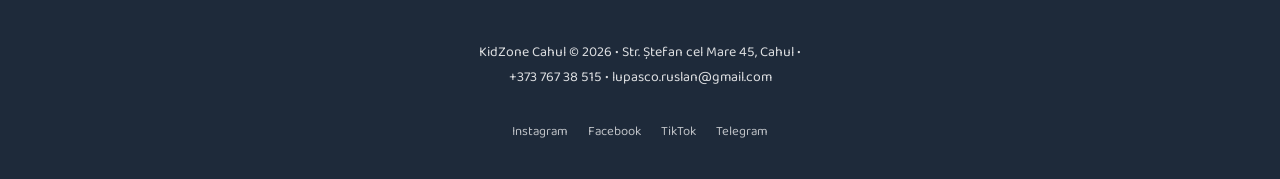
==== commit 100ed302: "Update Despre-Programe.html" ====
--- a/pages/Despre-Programe.html
+++ b/pages/Despre-Programe.html
@@ -14,7 +14,7 @@
   <div class="header-inner">
     
     <div class="logo-placeholder">
-      <img src="../assets/logo.png" alt="KidZone Logo">
+      <img src="../assets/Logo.png" alt="KidZone Logo">
     </div>
     <input type="checkbox" id="burger-toggle" class="burger-toggle">
 <label for="burger-toggle" class="burger-btn">
@@ -154,7 +154,7 @@
 <footer>
   <div class="footer-inner">
     <div class="footer-logo">
-      <img src="../assets/logo.png" alt="KidZone Logo">
+      <img src="../assets/Logo.png" alt="KidZone Logo">
     </div>
     <p>KidZone Cahul © 2026 • Str. Ștefan cel Mare 45, Cahul •<br>
     +373 767 38 515 • lupasco.ruslan@gmail.com</p>
